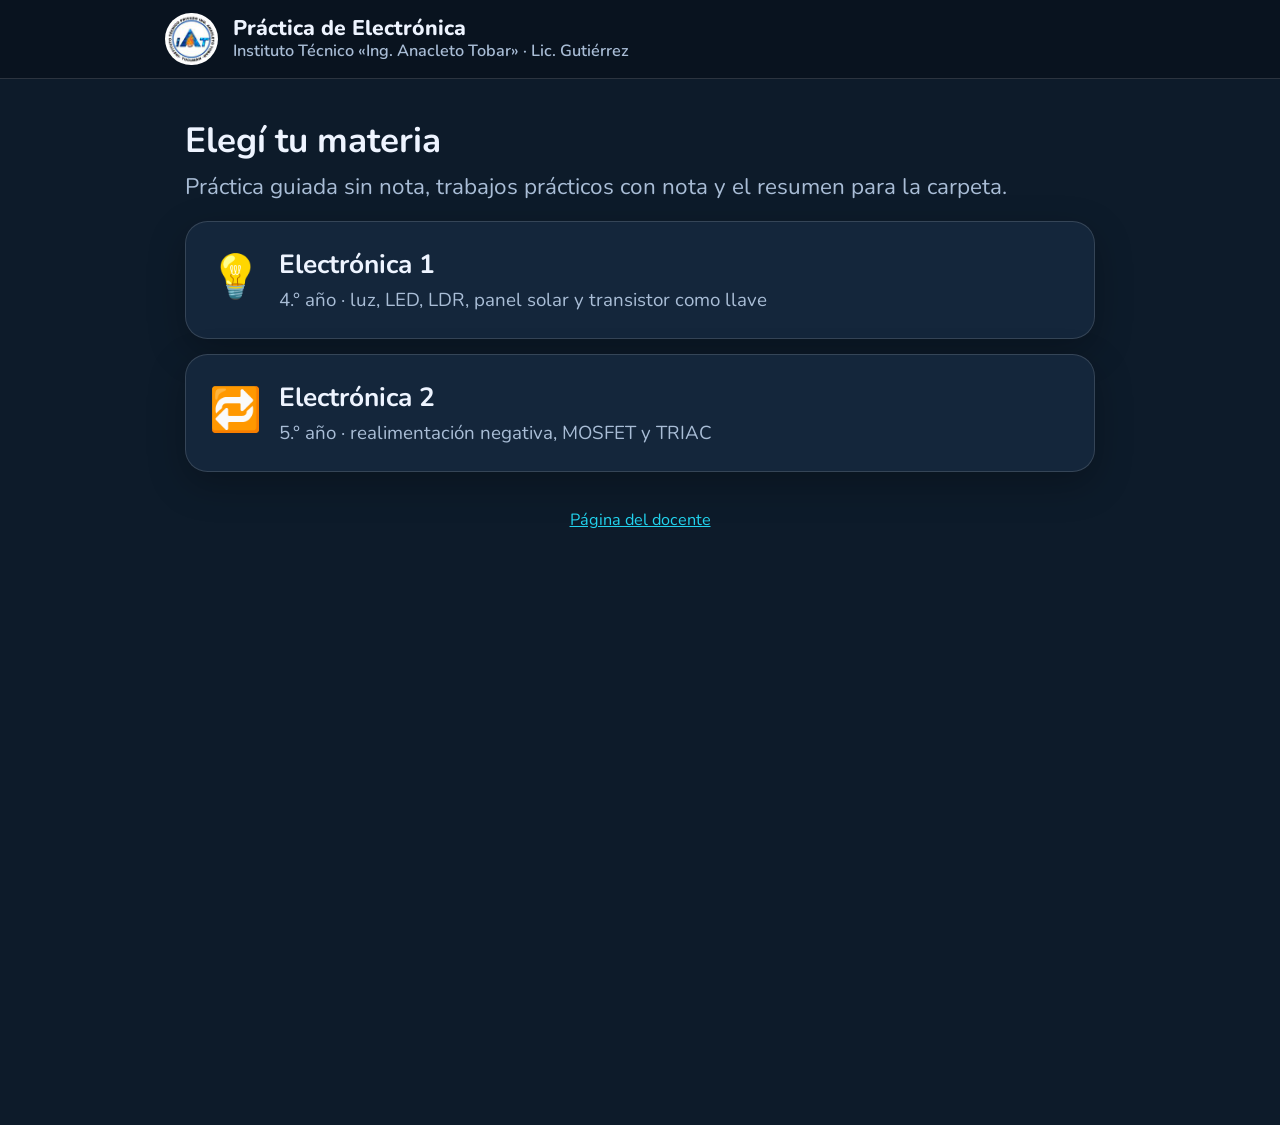
==== index.html @ b7024a93 "Add files via upload" ====
<!doctype html>
<html lang="es" class="app">
<head>
<meta charset="utf-8">
<meta name="viewport" content="width=device-width, initial-scale=1">
<meta name="robots" content="noindex">
<title>Práctica · Electrónica</title>
<link rel="preconnect" href="https://fonts.googleapis.com"><link rel="preconnect" href="https://fonts.gstatic.com" crossorigin>
<link href="https://fonts.googleapis.com/css2?family=Nunito:wght@400;600;700;800;900&display=swap" rel="stylesheet">
<link rel="stylesheet" href="estilo.css">
</head>
<body>
<header class="barra"><div class="barra-in"><img src="logo.jpg" alt="IAT"><div class="t">Práctica de Electrónica<small>Instituto Técnico «Ing. Anacleto Tobar» · Lic. Gutiérrez</small></div></div></header>
<main class="envoltura">
<h1>Elegí tu materia</h1>
<p class="sub">Práctica guiada sin nota, trabajos prácticos con nota y el resumen para la carpeta.</p>
<a class="tarjeta grande" style="text-decoration:none" href="alumno.html?c=e1"><span class="ic">💡</span><b>Electrónica 1</b><span>4.° año · luz, LED, LDR, panel solar y transistor como llave</span></a>
<a class="tarjeta grande" style="text-decoration:none" href="alumno.html?c=e2"><span class="ic">🔁</span><b>Electrónica 2</b><span>5.° año · realimentación negativa, MOSFET y TRIAC</span></a>
<p class="pie"><a href="profe.html">Página del docente</a></p>
</main>
</body>
</html>
---- estilo.css ----
:root{--fondo:#0d1b2a;--panel:#14263b;--panel2:#1b3350;--tinta:#eef4ff;--suave:#a9bdd6;--amb:#ffb020;--ve:#34d399;--ro:#f87171;--az:#60a5fa;--vi:#b39dfa;--cel:#22d3ee;--borde:rgba(255,255,255,.14)}
*{box-sizing:border-box}
html,body{margin:0;background:var(--fondo);color:var(--tinta);font-family:"Nunito","Segoe UI",system-ui,sans-serif;font-size:18px;line-height:1.45;-webkit-text-size-adjust:100%}
body{min-height:100vh}
a{color:var(--cel)}
.envoltura{max-width:760px;margin:0 auto;padding:16px 16px 90px}
header.barra{display:flex;align-items:center;gap:12px;padding:10px 16px;background:#09131f;border-bottom:1px solid var(--borde);position:sticky;top:0;z-index:5}
header.barra img{width:42px;height:42px;border-radius:50%;background:#fff}
header.barra .t{font-weight:800;font-size:17px;line-height:1.15}
header.barra .t small{display:block;font-weight:600;color:var(--suave);font-size:13px}
header.barra .der{margin-left:auto;display:flex;gap:8px;align-items:center}
.chip{display:inline-flex;align-items:center;gap:6px;padding:4px 10px;border-radius:999px;background:var(--panel2);border:1px solid var(--borde);font-weight:700;font-size:14px;white-space:nowrap}
.chip.amb{color:#1b1200;background:var(--amb);border-color:var(--amb)}
.chip.ro{background:var(--ro);color:#2a0606;border-color:var(--ro)}
.chip.ve{background:var(--ve);color:#05261a;border-color:var(--ve)}
h1{font-size:28px;margin:18px 0 8px;line-height:1.15}
h2{font-size:22px;margin:16px 0 8px}
p.sub{color:var(--suave);margin:0 0 14px}
.tarjeta{background:var(--panel);border:1px solid var(--borde);border-radius:18px;padding:18px;margin:12px 0;box-shadow:0 10px 30px rgba(0,0,0,.25)}
.grande{display:block;width:100%;text-align:left;cursor:pointer;color:inherit;font:inherit;transition:transform .15s,border-color .15s}
.grande:hover,.grande:focus{transform:translateY(-2px);border-color:var(--amb);outline:none}
.grande .ic{font-size:34px;float:left;margin:2px 14px 0 0}
.grande b{font-size:21px;display:block}
.grande span{color:var(--suave);font-size:15px}
label.campo{display:block;margin:12px 0 4px;font-weight:700}
input.txt,select.txt{width:100%;font:inherit;font-size:20px;padding:12px 14px;border-radius:12px;border:2px solid var(--borde);background:#0a1624;color:var(--tinta)}
input.txt:focus,select.txt:focus{border-color:var(--amb);outline:none}
.btn{display:inline-flex;align-items:center;justify-content:center;gap:8px;font:inherit;font-weight:800;font-size:18px;padding:12px 20px;border-radius:14px;border:0;cursor:pointer;background:var(--amb);color:#1b1200;transition:transform .1s,filter .15s}
.btn:active{transform:scale(.97)}
.btn.sec{background:var(--panel2);color:var(--tinta);border:1px solid var(--borde)}
.btn.ve{background:var(--ve);color:#05261a}
.btn.ro{background:var(--ro);color:#2a0606}
.btn.ancho{width:100%}
.btn:disabled{filter:grayscale(1);opacity:.5;cursor:default}
.fila{display:flex;gap:10px;flex-wrap:wrap;align-items:center}
.fila>.btn{flex:1}
.oculto{display:none!important}
.aviso{background:rgba(255,176,32,.12);border:1px solid var(--amb);border-radius:14px;padding:12px 14px;margin:10px 0}
.aviso.ro{background:rgba(248,113,113,.12);border-color:var(--ro)}
.aviso.ve{background:rgba(52,211,153,.12);border-color:var(--ve)}
/* pregunta */
.preg .tema{font-size:13px;font-weight:800;letter-spacing:.12em;text-transform:uppercase;color:var(--amb)}
.preg .enun{font-size:20px;margin:8px 0 14px}
.opciones{display:flex;flex-direction:column;gap:10px}
.op{display:flex;gap:12px;align-items:center;text-align:left;width:100%;font:inherit;font-size:18px;color:inherit;background:var(--panel2);border:2px solid var(--borde);border-radius:14px;padding:12px 14px;cursor:pointer}
.op .l{flex:0 0 34px;height:34px;border-radius:50%;display:flex;align-items:center;justify-content:center;background:#0a1624;font-weight:900}
.op.sel{border-color:var(--amb);background:rgba(255,176,32,.15)}
.op.bien{border-color:var(--ve);background:rgba(52,211,153,.18)}
.op.mal{border-color:var(--ro);background:rgba(248,113,113,.15)}
.resp{display:flex;gap:10px;align-items:center}
.resp input{flex:1}
.resp .u{font-weight:800;font-size:20px;min-width:52px}
.devol{margin-top:14px;border-radius:14px;padding:12px 14px;animation:entra .4s ease-out}
.devol.bien{background:rgba(52,211,153,.14);border:1px solid var(--ve)}
.devol.mal{background:rgba(248,113,113,.12);border:1px solid var(--ro)}
.devol.pista{background:rgba(255,176,32,.12);border:1px solid var(--amb)}
.devol .proc{margin-top:6px;color:#dbe8f7}
@keyframes entra{from{opacity:0;transform:translateY(8px)}to{opacity:1;transform:none}}
/* puntos y racha */
.marcador{display:flex;gap:10px;flex-wrap:wrap;margin:6px 0 4px}
.marcador .chip{font-size:15px}
.fuego{animation:late 1s ease-in-out infinite}
@keyframes late{50%{transform:scale(1.18)}}
.puntitos{display:flex;gap:6px;flex-wrap:wrap;margin:8px 0 12px}
.puntitos i{width:26px;height:26px;border-radius:50%;background:#0a1624;border:2px solid var(--borde);display:flex;align-items:center;justify-content:center;font-style:normal;font-size:13px;font-weight:800;cursor:pointer}
.puntitos i.hecho{background:var(--az);border-color:var(--az);color:#06142a}
.puntitos i.act{border-color:var(--amb);box-shadow:0 0 0 3px rgba(255,176,32,.35)}
.puntitos i.bien{background:var(--ve);border-color:var(--ve);color:#05261a}
.puntitos i.mal{background:var(--ro);border-color:var(--ro);color:#2a0606}
.reloj{font-variant-numeric:tabular-nums}
.reloj.poco{background:var(--ro);color:#2a0606;border-color:var(--ro)}
/* resumen */
.res-sec{break-inside:avoid}
.res-sec ul{margin:6px 0 8px;padding-left:22px}
.res-sec li{margin:4px 0}
.formulas{display:flex;flex-wrap:wrap;gap:8px;margin-top:6px}
.fx{display:inline-block;border:2px solid var(--amb);background:rgba(255,176,32,.1);border-radius:10px;padding:6px 12px;font-family:"Cambria Math","Times New Roman",serif;font-size:19px}
/* nota final */
.nota{font-size:84px;font-weight:900;line-height:1;margin:6px 0}
.nota small{font-size:28px;color:var(--suave)}
.revision .it{border-top:1px solid var(--borde);padding:10px 0}
.revision .it .q{font-size:16px}
.revision .it .r{font-size:15px;color:var(--suave)}
/* cartel de salida */
#cartel{position:fixed;inset:0;background:rgba(5,10,18,.94);z-index:50;display:flex;align-items:center;justify-content:center;padding:20px}
#cartel .caja{max-width:520px;background:var(--panel);border:2px solid var(--ro);border-radius:20px;padding:22px;text-align:center}
#cartel .caja .ic{font-size:54px}
#modal{position:fixed;inset:0;background:rgba(5,10,18,.8);z-index:40;display:flex;align-items:center;justify-content:center;padding:20px}
#modal .caja{max-width:480px;width:100%;background:var(--panel);border:1px solid var(--borde);border-radius:20px;padding:20px}
.pie{color:var(--suave);font-size:13px;text-align:center;margin-top:30px}
.sel-temas{display:flex;flex-wrap:wrap;gap:8px;margin:6px 0 10px}
.sel-temas button{font:inherit;font-size:15px;font-weight:700;padding:7px 12px;border-radius:999px;border:2px solid var(--borde);background:var(--panel2);color:var(--tinta);cursor:pointer}
.sel-temas button.on{border-color:var(--amb);background:rgba(255,176,32,.18)}
.nivel{display:grid;grid-template-columns:repeat(3,1fr);gap:8px;margin:8px 0}
.nivel button{font:inherit;font-weight:800;padding:12px 6px;border-radius:14px;border:2px solid var(--borde);background:var(--panel2);color:var(--tinta);cursor:pointer;font-size:15px}
.nivel button.on{border-color:var(--amb);background:rgba(255,176,32,.18)}
.nivel button small{display:block;font-weight:600;color:var(--suave);font-size:12px}
.celebra{position:fixed;pointer-events:none;z-index:60;width:10px;height:14px;border-radius:2px;animation:cae 1.4s cubic-bezier(.2,.7,.4,1) forwards}
@keyframes cae{to{transform:translate(var(--dx),var(--dy)) rotate(var(--r));opacity:0}}
body.tp-activo{user-select:none;-webkit-user-select:none}
@media print{
  html,body{background:#fff;color:#000;font-size:13px}
  header.barra,.no-imp,.pie{display:none!important}
  .tarjeta{box-shadow:none;border:1px solid #999;background:#fff;color:#000}
  .fx{background:#fff;color:#000;border-color:#000}
}
/* la compu se ve igual que el celular, solo que más grande */
.barra-in{display:flex;align-items:center;gap:12px;width:100%;max-width:760px;margin:0 auto}
header.barra{display:block}
@media (min-width:1000px){html.app{zoom:1.25}}
@media (min-width:1400px){html.app{zoom:1.45}}
@media (min-width:1900px){html.app{zoom:1.7}}

/* consignas según los lineamientos */
.etq{display:inline-block;font-size:11px;font-weight:900;letter-spacing:.1em;padding:2px 8px;border-radius:6px;margin-left:6px;vertical-align:middle;background:#475569;color:#fff}
.etq.az{background:#1d4ed8}.etq.vi{background:#7c3aed}.etq.amb{background:#d97706}.etq.ro{background:#b91c1c}.etq.ve{background:#047857}
.cab-c{display:flex;flex-wrap:wrap;align-items:center;gap:4px;margin-bottom:8px}.cab-c .tema{margin-left:auto;font-size:12px;font-weight:800;letter-spacing:.1em;text-transform:uppercase;color:var(--amb)}
.fig{background:#fbfaf6;border-radius:14px;padding:10px;margin:6px 0 12px;display:flex;justify-content:center;border:1px solid #d6d3c8}
.fig svg{height:auto;display:block}
.encab .inst{font-size:13px;color:var(--suave);font-weight:700}.encab .tit{font-size:22px;font-weight:900;margin:4px 0 8px}
.encab table.datos{width:100%;border-collapse:collapse;font-size:15px}.encab table.datos td{padding:4px 6px;border-top:1px solid var(--borde)}
textarea.txt{width:100%;font:inherit;font-size:17px;padding:12px 14px;border-radius:12px;border:2px solid var(--borde);background:#0a1624;color:var(--tinta);resize:vertical;min-height:110px}
@media print{.fig{border:1px solid #999}}
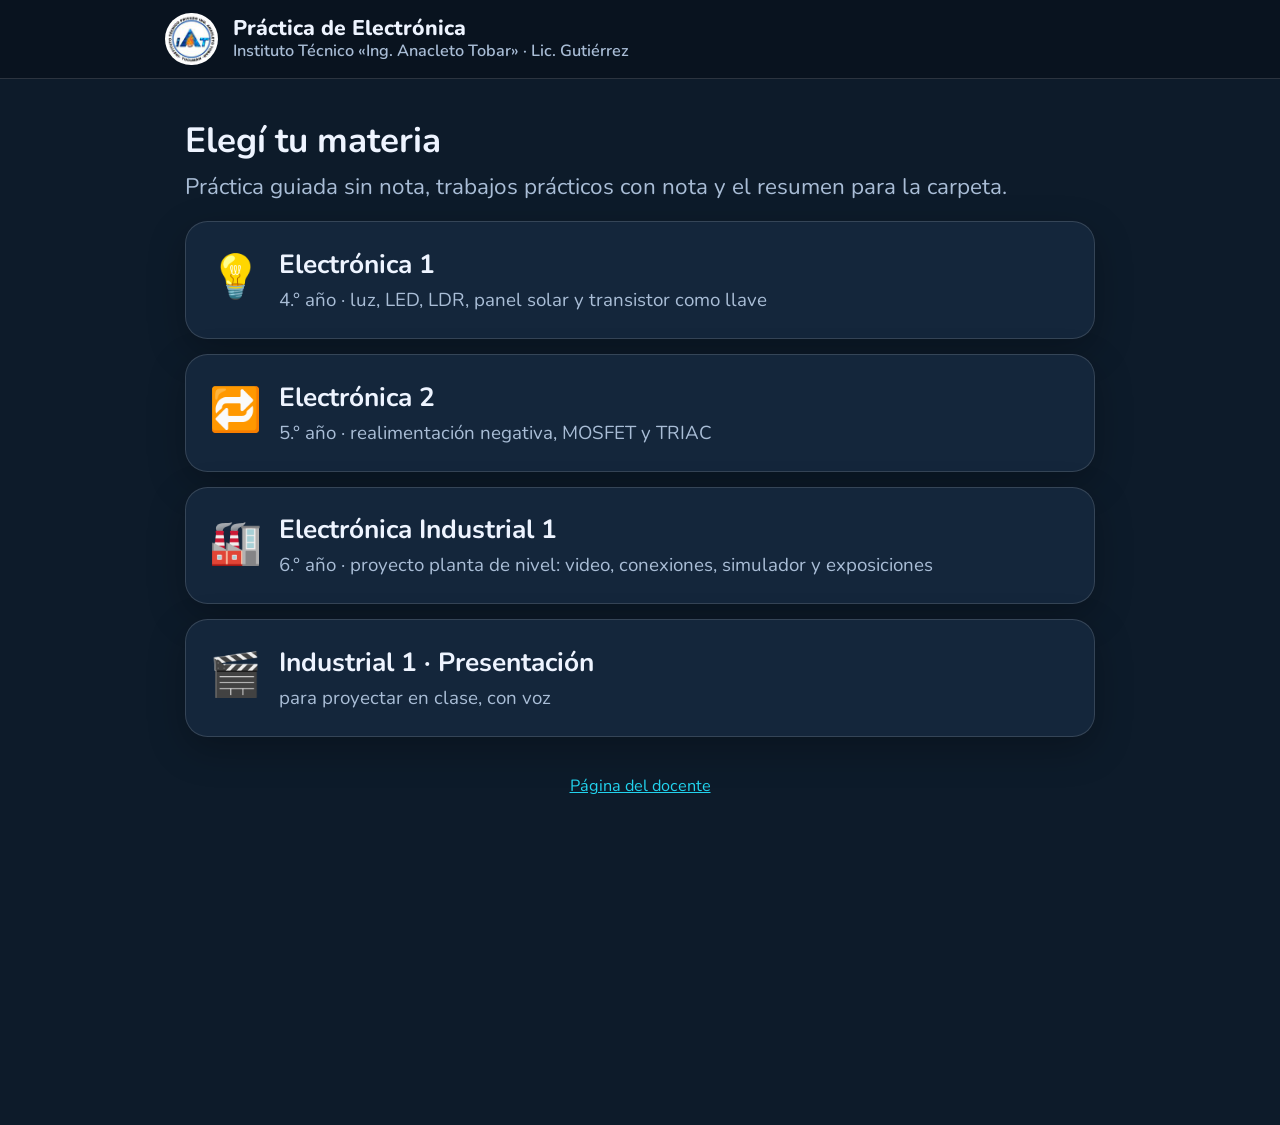
==== commit b35a7735: "Industrial 1: presentación, guía del proyecto y página de inicio" ====
--- a/index.html
+++ b/index.html
@@ -16,6 +16,8 @@
 <p class="sub">Práctica guiada sin nota, trabajos prácticos con nota y el resumen para la carpeta.</p>
 <a class="tarjeta grande" style="text-decoration:none" href="alumno.html?c=e1"><span class="ic">💡</span><b>Electrónica 1</b><span>4.° año · luz, LED, LDR, panel solar y transistor como llave</span></a>
 <a class="tarjeta grande" style="text-decoration:none" href="alumno.html?c=e2"><span class="ic">🔁</span><b>Electrónica 2</b><span>5.° año · realimentación negativa, MOSFET y TRIAC</span></a>
+<a class="tarjeta grande" style="text-decoration:none" href="industrial.html"><span class="ic">🏭</span><b>Electrónica Industrial 1</b><span>6.° año · proyecto planta de nivel: video, conexiones, simulador y exposiciones</span></a>
+<a class="tarjeta grande" style="text-decoration:none" href="presentacion.html"><span class="ic">🎬</span><b>Industrial 1 · Presentación</b><span>para proyectar en clase, con voz</span></a>
 <p class="pie"><a href="profe.html">Página del docente</a></p>
 </main>
 </body>
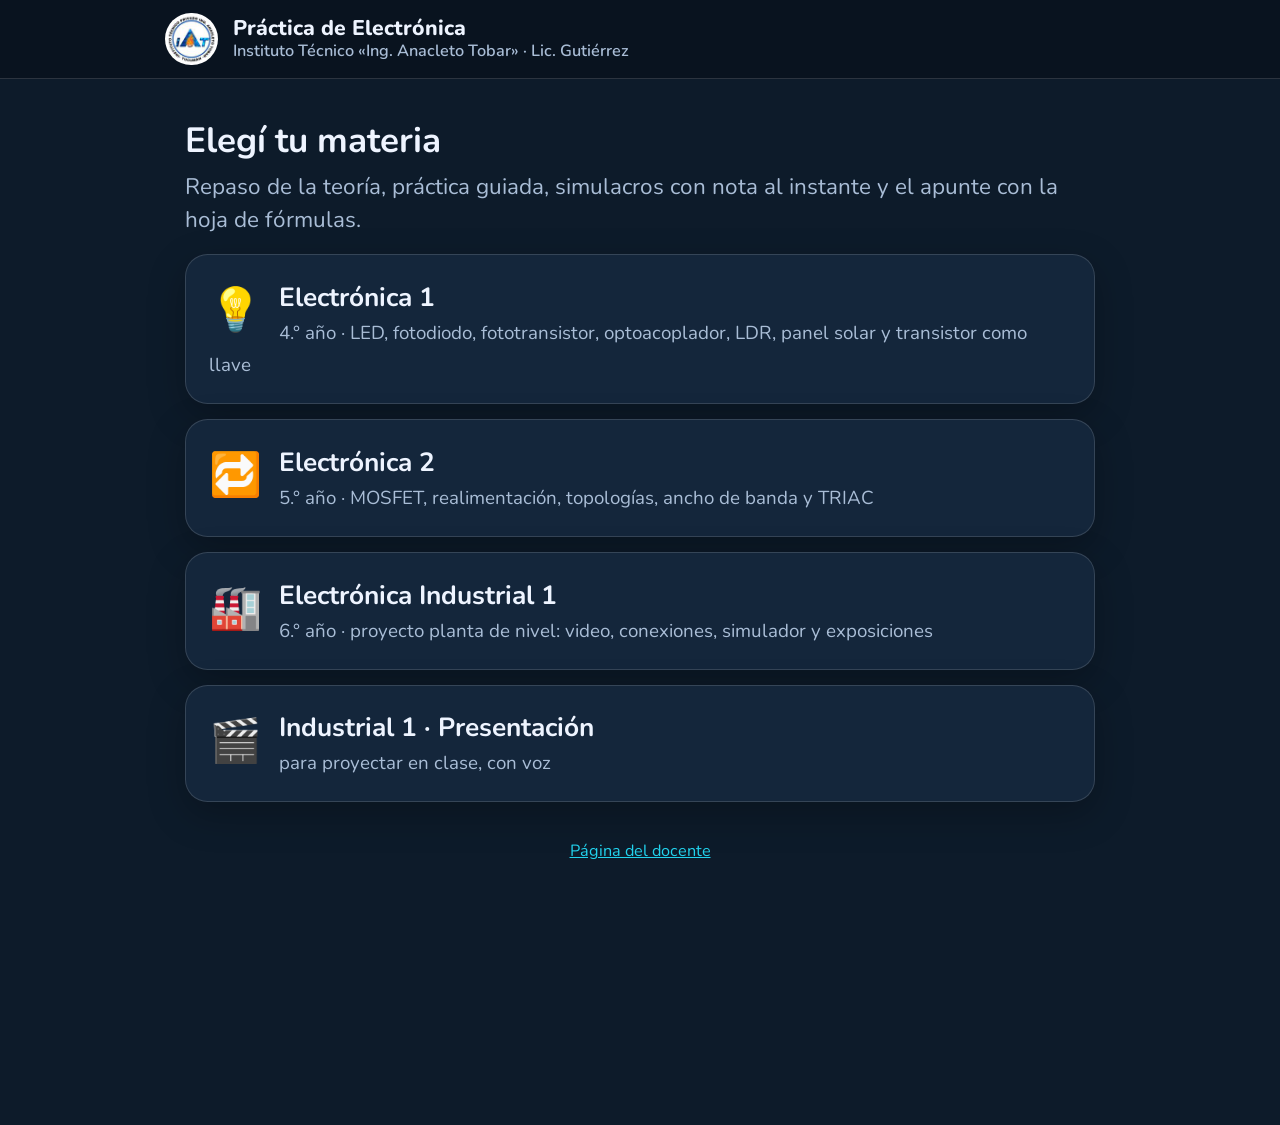
==== commit f81d5f51: "Add files via upload" ====
--- a/index.html
+++ b/index.html
@@ -13,9 +13,9 @@
 <header class="barra"><div class="barra-in"><img src="logo.jpg" alt="IAT"><div class="t">Práctica de Electrónica<small>Instituto Técnico «Ing. Anacleto Tobar» · Lic. Gutiérrez</small></div></div></header>
 <main class="envoltura">
 <h1>Elegí tu materia</h1>
-<p class="sub">Práctica guiada sin nota, trabajos prácticos con nota y el resumen para la carpeta.</p>
-<a class="tarjeta grande" style="text-decoration:none" href="alumno.html?c=e1"><span class="ic">💡</span><b>Electrónica 1</b><span>4.° año · luz, LED, LDR, panel solar y transistor como llave</span></a>
-<a class="tarjeta grande" style="text-decoration:none" href="alumno.html?c=e2"><span class="ic">🔁</span><b>Electrónica 2</b><span>5.° año · realimentación negativa, MOSFET y TRIAC</span></a>
+<p class="sub">Repaso de la teoría, práctica guiada, simulacros con nota al instante y el apunte con la hoja de fórmulas.</p>
+<a class="tarjeta grande" style="text-decoration:none" href="alumno.html?c=e1"><span class="ic">💡</span><b>Electrónica 1</b><span>4.° año · LED, fotodiodo, fototransistor, optoacoplador, LDR, panel solar y transistor como llave</span></a>
+<a class="tarjeta grande" style="text-decoration:none" href="alumno.html?c=e2"><span class="ic">🔁</span><b>Electrónica 2</b><span>5.° año · MOSFET, realimentación, topologías, ancho de banda y TRIAC</span></a>
 <a class="tarjeta grande" style="text-decoration:none" href="industrial.html"><span class="ic">🏭</span><b>Electrónica Industrial 1</b><span>6.° año · proyecto planta de nivel: video, conexiones, simulador y exposiciones</span></a>
 <a class="tarjeta grande" style="text-decoration:none" href="presentacion.html"><span class="ic">🎬</span><b>Industrial 1 · Presentación</b><span>para proyectar en clase, con voz</span></a>
 <p class="pie"><a href="profe.html">Página del docente</a></p>
--- a/estilo.css
+++ b/estilo.css
@@ -121,3 +121,68 @@
 .encab table.datos{width:100%;border-collapse:collapse;font-size:15px}.encab table.datos td{padding:4px 6px;border-top:1px solid var(--borde)}
 textarea.txt{width:100%;font:inherit;font-size:17px;padding:12px 14px;border-radius:12px;border:2px solid var(--borde);background:#0a1624;color:var(--tinta);resize:vertical;min-height:110px}
 @media print{.fig{border:1px solid #999}}
+/* fotos de las cuentas */
+.foto-zona{margin:12px 0;padding:12px;border:2px dashed var(--amb);border-radius:14px;background:rgba(255,176,32,.07)}
+.foto-txt{font-size:15px;margin-bottom:10px;line-height:1.45}
+.foto-fila{display:flex;gap:12px;align-items:center}
+.foto-min{flex:0 0 74px;height:74px;border-radius:10px;background:#0a1624;border:1px solid var(--borde);display:flex;align-items:center;justify-content:center;overflow:hidden}
+.foto-min img{width:100%;height:100%;object-fit:cover}
+.foto-ok{font-size:22px}
+.resp input:disabled{opacity:.45}
+/* ---------- v2: figuras tipo libro, LaTeX y resolución paso a paso ---------- */
+.fig{background:#fbfaf6;border-radius:14px;padding:8px;text-align:center;margin:10px 0;overflow-x:auto}
+.fig svg.figura{max-width:100%;height:auto;display:inline-block}
+.enun .katex,.op .katex{font-size:1.05em}
+.resol{margin-top:10px;display:grid;gap:8px}
+.paso-r{display:flex;gap:10px;align-items:flex-start;background:rgba(255,255,255,.04);border:1px solid var(--borde);border-radius:12px;padding:10px 12px;line-height:1.5}
+.paso-r .pn{flex:0 0 28px;height:28px;border-radius:50%;background:var(--az);color:#06182e;font-weight:900;display:flex;align-items:center;justify-content:center}
+.paso-r .sep{color:var(--suave)}
+.fx-caja,.res-caja{background:#fff7e0;color:#2a1a00;border:2px solid var(--amb);border-radius:10px;padding:2px 10px;margin:6px 0;overflow-x:auto}
+.res-caja{background:#e3fbef;border-color:var(--ve);color:#052e1c}
+.porque{font-size:15px;color:var(--suave);margin-top:4px}
+.formulas .fx{font-family:inherit;font-size:18px;background:#fff7e0;color:#2a1a00;border:2px solid var(--amb);border-radius:10px;padding:6px 12px;display:inline-block;max-width:100%;overflow-x:auto}
+.fx .katex{color:#2a1a00}
+.aviso.ve{border-color:var(--ve);background:rgba(52,211,153,.12)}
+.aviso.amb{border-color:var(--amb);background:rgba(255,176,32,.14)}
+.grande-aviso{font-size:18px;line-height:1.45}
+details{margin-top:8px}details summary{cursor:pointer;font-weight:800;color:var(--amb)}
+.herram{margin:6px 0 4px}.herram .btn{padding:8px 12px;font-size:16px}
+/* tapa la pantalla apenas la página pierde el foco */
+body.tapado #app,body.tapado header{filter:blur(18px) brightness(.45);pointer-events:none}
+body.tp-activo{-webkit-user-select:none;user-select:none;-webkit-touch-callout:none}
+body.tp-activo textarea,body.tp-activo input{-webkit-user-select:text;user-select:text}
+/* calculadora */
+#modal .caja.calc{max-width:380px;width:100%}
+.calc .pant{background:#0a1624;border-radius:12px;padding:10px 14px;text-align:right;margin-bottom:10px}
+.calc #c-ex{color:var(--suave);min-height:22px;font-size:17px;word-break:break-all}
+.calc #c-res{font-size:30px;font-weight:900}
+.calc .teclas{display:grid;grid-template-columns:repeat(5,1fr);gap:6px}
+.calc .teclas button{font:inherit;font-weight:800;font-size:19px;padding:12px 0;border-radius:10px;border:1px solid var(--borde);background:var(--panel2);color:var(--tinta)}
+.calc .teclas button.nu{background:#24476e}.calc .teclas button.ig{background:var(--amb);color:#1b1200}
+#modal .caja.hoja{max-width:720px;width:100%;max-height:86vh;overflow:auto}
+.hoja-sec{margin:10px 0}
+.tabla-r{width:100%;border-collapse:collapse;margin:10px 0;font-size:15px}.tabla-r td,.tabla-r th{border:1px solid var(--borde);padding:6px 8px;text-align:left}.tabla-r th{background:var(--panel2)}
+.paso-r>div{min-width:0;flex:1}
+.katex-display{overflow-x:auto;overflow-y:hidden;padding:2px 0;margin:.4em 0}
+.enun,.op span{min-width:0;overflow-wrap:anywhere}
+.resol{grid-template-columns:minmax(0,1fr)}
+.tarjeta{min-width:0}
+.tarjeta .tarjeta{padding:12px}
+@media (max-width:480px){.tarjeta{padding:14px}.paso-r{padding:8px 10px}}
+/* simuladores del repaso */
+.sim{background:#0f2238;border:2px solid var(--cel);border-radius:14px;padding:12px 14px;margin:12px 0}
+.sim-t{font-weight:900;color:var(--cel);margin-bottom:6px}
+.sim-r{display:block;margin:8px 0}.sim-r span{display:block;font-size:16px}.sim-r input{width:100%;accent-color:var(--amb);height:28px}
+.sim-res{background:rgba(255,255,255,.05);border-radius:10px;padding:8px 10px;margin-top:6px;line-height:1.5}
+.sim-res .ok{color:var(--ve)}.sim-res .no{color:var(--ro)}
+.sim-dato{font-size:14px;color:var(--suave);margin:4px 0}
+.sim-g{display:grid;grid-template-columns:minmax(0,1fr) 92px;gap:10px;align-items:center}
+.sim-lamp{width:92px;height:auto}
+.sim-c{width:100%;height:auto;background:#fbfaf6;border-radius:10px;margin-top:6px}
+.sim-bot{margin:6px 0;display:flex;flex-wrap:wrap;gap:6px;align-items:center}
+.sim-bot button{font:inherit;font-weight:800;padding:6px 12px;border-radius:10px;border:2px solid var(--borde);background:var(--panel2);color:var(--tinta)}
+.sim-bot button.on{border-color:var(--amb);background:rgba(255,176,32,.2)}
+.sim-celdas{display:flex;flex-wrap:wrap;gap:4px;margin-top:6px}.sim-celdas i{width:26px;height:26px;border-radius:4px;background:linear-gradient(135deg,#1b3a8a,#3b6fd8);border:1px solid #9cf}
+.foto-real{margin:10px 0;text-align:center}.foto-real img{max-width:100%;max-height:300px;border-radius:12px;border:1px solid var(--borde)}
+.foto-real figcaption{font-size:14px;color:var(--suave);margin-top:4px}
+.creditos{font-size:12px;color:var(--suave);line-height:1.4}
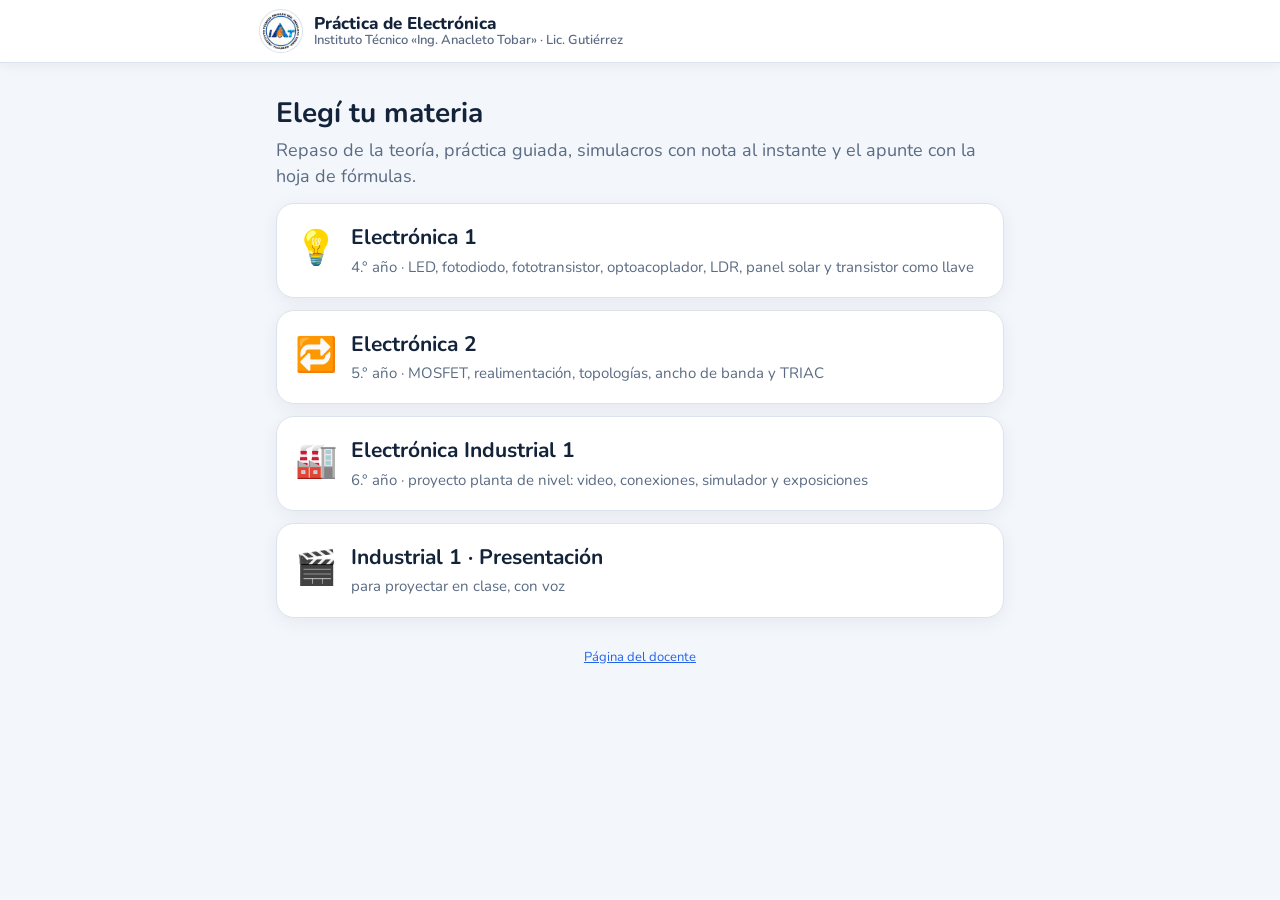
==== commit 619e44cb: "Add files via upload" ====
--- a/index.html
+++ b/index.html
@@ -7,7 +7,7 @@
 <title>Práctica · Electrónica</title>
 <link rel="preconnect" href="https://fonts.googleapis.com"><link rel="preconnect" href="https://fonts.gstatic.com" crossorigin>
 <link href="https://fonts.googleapis.com/css2?family=Nunito:wght@400;600;700;800;900&display=swap" rel="stylesheet">
-<link rel="stylesheet" href="estilo.css">
+<link rel="stylesheet" href="estilo.css?v=3">
 </head>
 <body>
 <header class="barra"><div class="barra-in"><img src="logo.jpg" alt="IAT"><div class="t">Práctica de Electrónica<small>Instituto Técnico «Ing. Anacleto Tobar» · Lic. Gutiérrez</small></div></div></header>
--- a/estilo.css
+++ b/estilo.css
@@ -107,9 +107,6 @@
 /* la compu se ve igual que el celular, solo que más grande */
 .barra-in{display:flex;align-items:center;gap:12px;width:100%;max-width:760px;margin:0 auto}
 header.barra{display:block}
-@media (min-width:1000px){html.app{zoom:1.25}}
-@media (min-width:1400px){html.app{zoom:1.45}}
-@media (min-width:1900px){html.app{zoom:1.7}}
 
 /* consignas según los lineamientos */
 .etq{display:inline-block;font-size:11px;font-weight:900;letter-spacing:.1em;padding:2px 8px;border-radius:6px;margin-left:6px;vertical-align:middle;background:#475569;color:#fff}
@@ -186,3 +183,49 @@
 .foto-real{margin:10px 0;text-align:center}.foto-real img{max-width:100%;max-height:300px;border-radius:12px;border:1px solid var(--borde)}
 .foto-real figcaption{font-size:14px;color:var(--suave);margin-top:4px}
 .creditos{font-size:12px;color:var(--suave);line-height:1.4}
+
+/* ===== tema claro (oct. 2026): más liviano a la vista, igual en compu y celu ===== */
+:root{--fondo:#f3f6fb;--panel:#ffffff;--panel2:#eef3f9;--tinta:#13233a;--suave:#5a6b83;--amb:#f59e0b;--ve:#059669;--ro:#dc2626;--az:#2563eb;--vi:#7c3aed;--cel:#0e7490;--borde:#dbe3ee}
+html,body{background:var(--fondo);color:var(--tinta)}
+header.barra{background:#ffffffee;backdrop-filter:blur(8px);box-shadow:0 2px 12px rgba(19,35,58,.06)}
+header.barra img{box-shadow:0 0 0 1px var(--borde)}
+.tarjeta{box-shadow:0 4px 18px rgba(19,35,58,.06)}
+.grande:hover,.grande:focus{border-color:var(--az);box-shadow:0 8px 24px rgba(37,99,235,.12)}
+input.txt,select.txt,textarea.txt{background:#fff;color:var(--tinta)}
+input.txt:focus,select.txt:focus,textarea.txt:focus{border-color:var(--az)}
+.btn{color:#1b1200}.btn.ve{color:#fff}.btn.ro{color:#fff}
+.btn.sec{background:var(--panel2);color:var(--tinta);border:1px solid var(--borde)}
+.op .l,.puntitos i,.foto-min{background:var(--panel2)}
+.puntitos i.hecho{color:#fff}.puntitos i.bien,.puntitos i.mal,.chip.ro,.chip.ve,.reloj.poco{color:#fff}
+.devol .proc{color:#334155}
+.paso-r{background:#f8fafc}
+.paso-r .pn{color:#fff}
+.sim{background:#f0f9ff}.sim-res{background:#fff}
+.calc .pant{background:#0f172a;color:#fff}.calc .teclas button{background:var(--panel2);color:var(--tinta)}.calc .teclas button.nu{background:#dbe6f5;color:var(--tinta)}
+#cartel{background:rgba(15,23,42,.82)}#cartel .caja{background:#fff}
+#modal{background:rgba(15,23,42,.5);backdrop-filter:blur(3px)}
+#modal .caja{box-shadow:0 20px 60px rgba(15,23,42,.25)}
+.aviso{background:#fff8e6;border-color:#f6c35b}.aviso.ro{background:#fdecec;border-color:#f3a6a6}.aviso.ve{background:#e8f8f1;border-color:#93dcc0}.aviso.amb{background:#fff3d6;border-color:#f6b94a}
+a{color:var(--az)}
+/* ventanas con cabecera fija y ✕ siempre a la vista */
+#modal .caja.ventana{padding:0;display:flex;flex-direction:column;max-height:min(88vh,820px);overflow:hidden}
+#modal .caja.hoja.ventana{max-width:760px}
+.v-cab{display:flex;align-items:center;justify-content:space-between;gap:10px;padding:12px 14px 12px 18px;border-bottom:1px solid var(--borde);background:var(--panel)}
+.v-cab b{font-size:19px}
+.v-x{flex:0 0 42px;width:42px;height:42px;border-radius:50%;border:1px solid var(--borde);background:var(--panel2);color:var(--tinta);font-size:20px;font-weight:900;cursor:pointer;line-height:1}
+.v-x:hover{background:#e2e8f0}
+.v-cuerpo{overflow:auto;padding:12px 18px 18px;-webkit-overflow-scrolling:touch}
+.v-cuerpo .hoja-sec{margin:6px 0 14px}.v-cuerpo .hoja-sec>b{display:block;margin-bottom:6px;color:var(--az)}
+.v-cuerpo .formulas{display:flex;flex-wrap:wrap;gap:8px}
+.calc.ventana .v-cuerpo{padding-top:14px}
+@media (max-width:520px){#modal{padding:10px;align-items:flex-end}#modal .caja.ventana{max-height:92vh;border-radius:18px}.v-cuerpo .formulas .fx{font-size:16px}}
+/* la tarjeta del simulacro con nota se distingue de todo lo demás */
+.tarjeta.grande.con-nota{background:linear-gradient(135deg,#fff7ed 0%,#ffedd5 100%);border:2px solid #fb923c;box-shadow:0 8px 26px rgba(251,146,60,.22);position:relative}
+.tarjeta.grande.con-nota b{color:#9a3412}
+.tarjeta.grande.con-nota .sello{position:absolute;top:12px;right:14px;background:#ea580c;color:#fff;font-weight:900;font-size:12px;letter-spacing:.08em;padding:4px 10px;border-radius:999px}
+.tarjeta.grande.con-nota .prox{display:block;clear:both;margin-top:10px;padding-top:8px;border-top:1px dashed #fdba74;color:#7c2d12;font-size:15px}
+.tarjeta.grande.con-nota .prox i{font-style:normal;display:block}
+.tarjeta.grande.clase{background:linear-gradient(135deg,#eff6ff 0%,#e0ecff 100%);border-color:#93b4f5}
+.menu-sep{margin:22px 0 4px;font-size:13px;font-weight:900;letter-spacing:.1em;color:var(--suave);text-transform:uppercase}
+#modal .caja.ventana{max-height:calc(100vh - 32px);max-height:calc(100dvh - 32px);margin:auto}
+#modal{overflow:auto}
